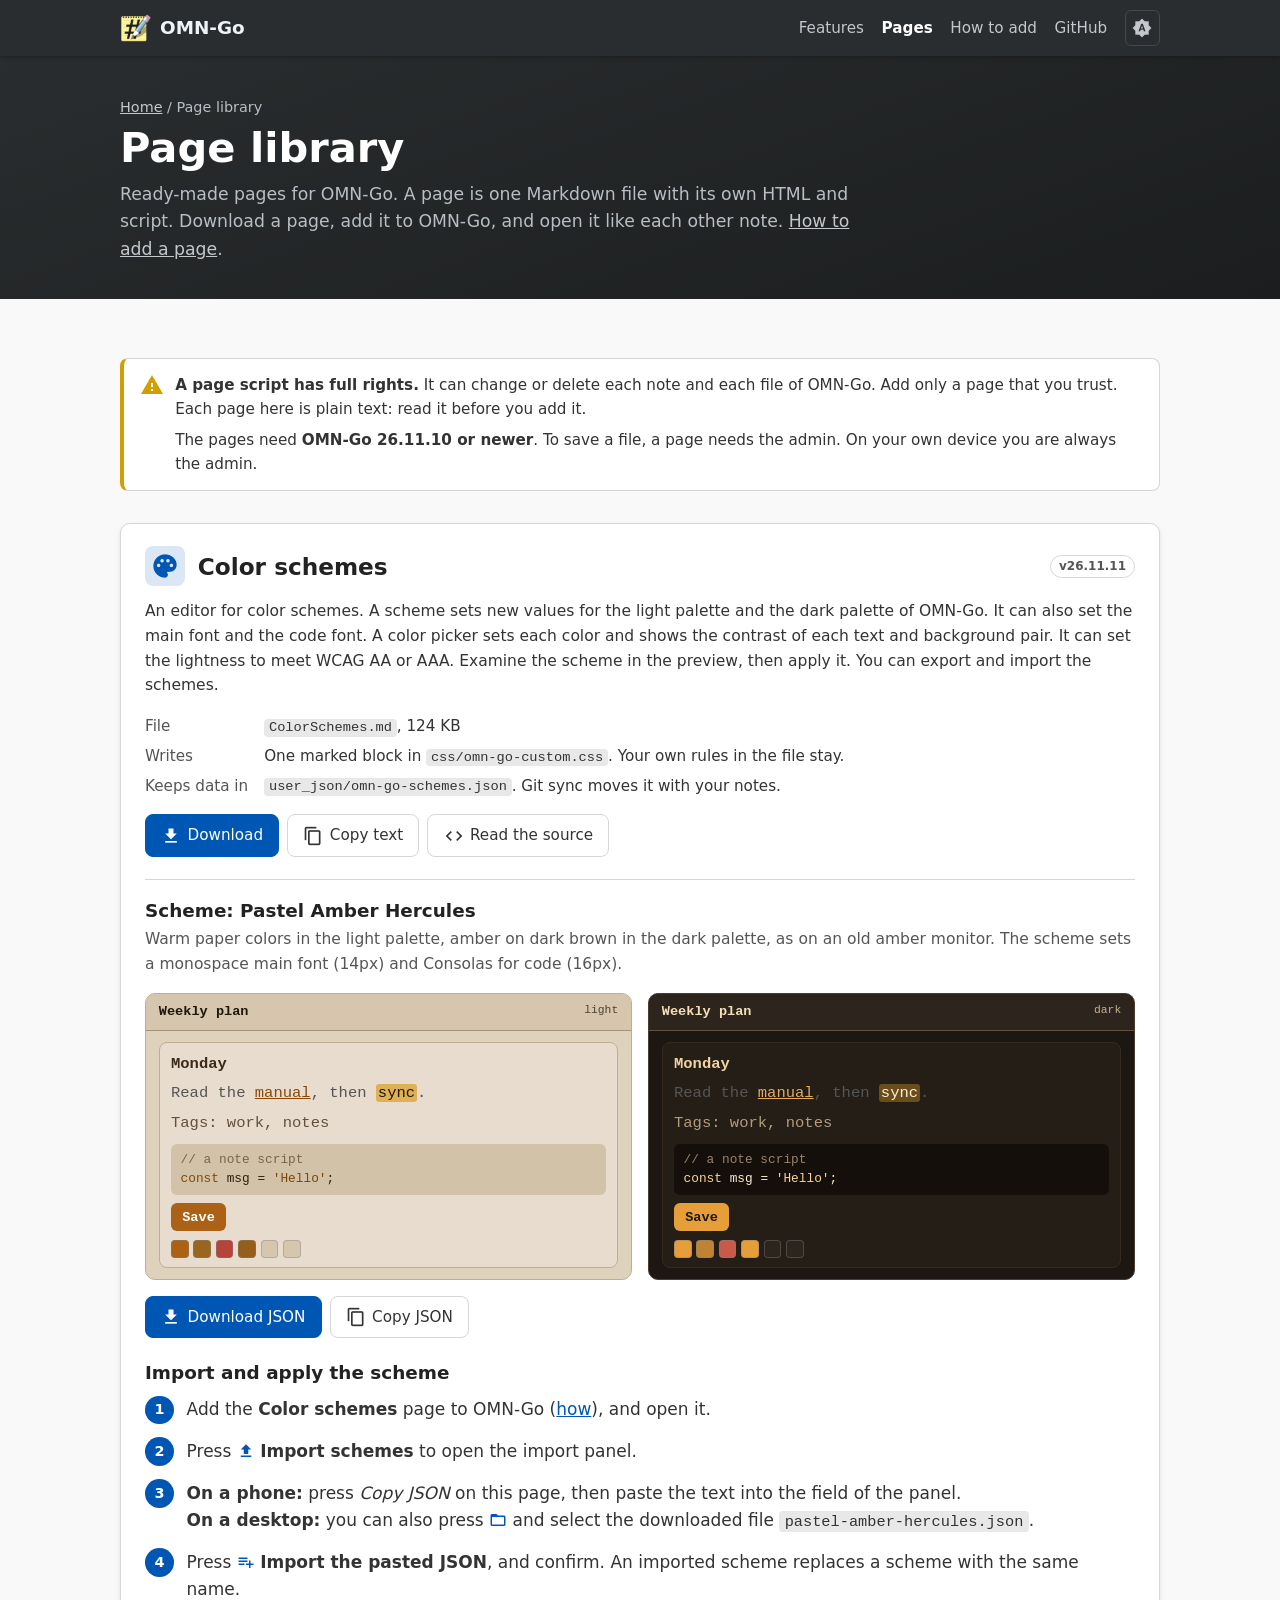
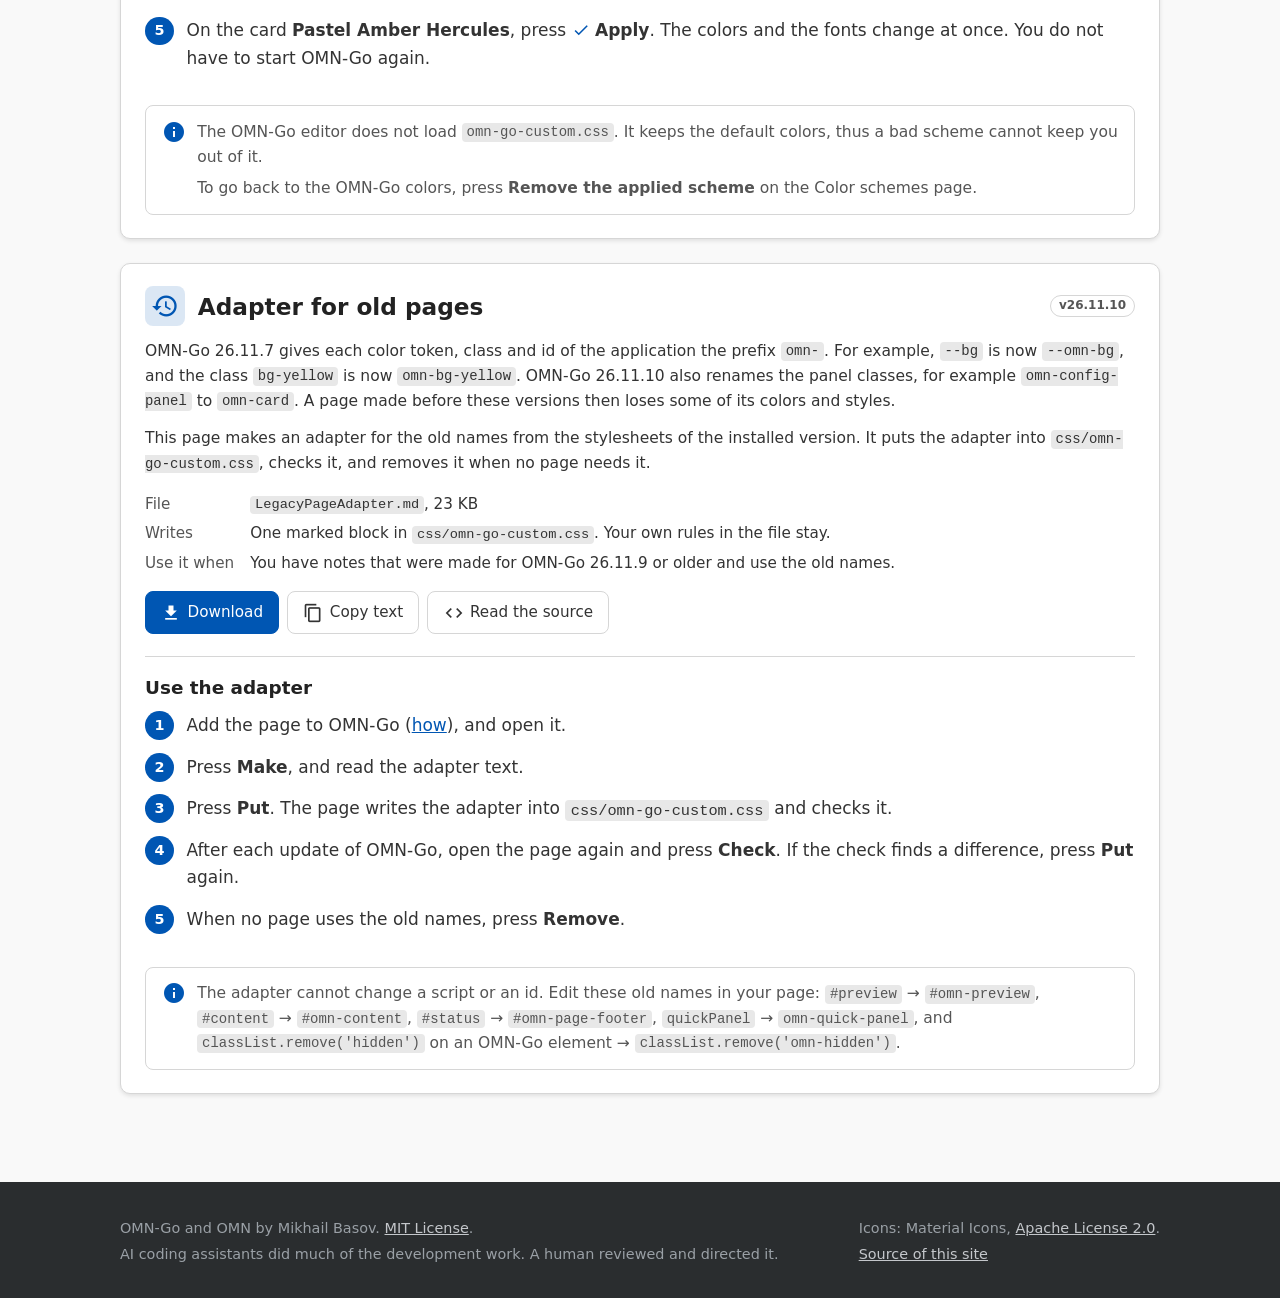
==== docs/pages/index.html @ 54c357af "feat(site): Add the page library and the "How to add a page" guide. * pages/index.html: the page lib" ====
<!DOCTYPE html>
<html lang="en">
<head>
<meta charset="utf-8">
<meta name="viewport" content="width=device-width, initial-scale=1">
<title>Page library — OMN-Go</title>
<meta name="description" content="Ready-made pages for OMN-Go: a color scheme editor and an adapter for pages made for an older OMN-Go. Download a page and add it to your notes.">
<meta name="color-scheme" content="light dark">
<meta name="theme-color" content="#2a2d2f">
<link rel="icon" type="image/png" sizes="32x32" href="../img/favicon-32.png">
<link rel="apple-touch-icon" href="../img/icon-192.png">
<meta property="og:type" content="website">
<meta property="og:title" content="OMN-Go page library">
<meta property="og:description" content="Ready-made pages for OMN-Go. Download a page and add it to your notes.">
<meta property="og:url" content="https://mvbasov.github.io/OMNHome/pages/">
<meta property="og:image" content="https://mvbasov.github.io/OMNHome/img/og-image.png">
<script>
  /* Apply the saved theme before the first paint. */
  try {
    var t = localStorage.getItem('omn-home-theme');
    if (t === 'light' || t === 'dark') document.documentElement.setAttribute('data-theme', t);
  } catch (e) {}
</script>
<link rel="stylesheet" href="../css/omn-home.css">
</head>
<body>

<header class="omn-topbar">
  <div class="omn-wrap">
    <a class="omn-brand" href="../"><img src="../img/icon-192.png" alt="" width="32" height="32">OMN-Go</a>
    <nav class="omn-nav" aria-label="Sections">
      <a class="omn-nav-opt" href="../#features">Features</a>
      <a class="omn-nav-on" href="./">Pages</a>
      <a class="omn-nav-opt" href="install.html">How to add</a>
      <a href="https://github.com/mvbasov/OMN-Go">GitHub</a>
      <button class="omn-theme-btn" id="omn-theme-btn" type="button" title="Theme: system" aria-label="Theme: system"><span class="omn-icon" aria-hidden="true">&#xe1ab;</span></button>
    </nav>
  </div>
</header>

<main>

<section class="omn-pagehead">
  <div class="omn-wrap">
    <div class="omn-crumbs"><a href="../">Home</a> / Page library</div>
    <h1>Page library</h1>
    <p>Ready-made pages for OMN-Go. A page is one Markdown file with its own HTML and script.
      Download a page, add it to OMN-Go, and open it like each other note.
      <a href="install.html" style="color:#c4c7cb">How to add a page</a>.</p>
  </div>
</section>

<section class="omn-section">
  <div class="omn-wrap">

    <div class="omn-callout omn-callout-warn">
      <span class="omn-icon" aria-hidden="true">&#xe002;</span>
      <div>
        <p><strong>A page script has full rights.</strong> It can change or delete each note and each file of OMN-Go.
          Add only a page that you trust. Each page here is plain text: read it before you add it.</p>
        <p>The pages need <strong>OMN-Go 26.11.10 or newer</strong>. To save a file, a page needs the admin.
          On your own device you are always the admin.</p>
      </div>
    </div>

    <!-- ===================== Color schemes ===================== -->
    <article class="omn-card omn-item" id="color-schemes" style="margin-top:2rem">
      <div class="omn-item-head">
        <span class="omn-icon" aria-hidden="true">&#xe40a;</span>
        <h2>Color schemes</h2>
        <span class="omn-tag" title="Page version">v26.11.11</span>
      </div>
      <p>An editor for color schemes. A scheme sets new values for the light palette and the dark palette of OMN-Go.
        It can also set the main font and the code font. A color picker sets each color and shows the contrast of
        each text and background pair. It can set the lightness to meet WCAG AA or AAA.
        Examine the scheme in the preview, then apply it. You can export and import the schemes.</p>
      <dl class="omn-facts">
        <dt>File</dt><dd><code>ColorSchemes.md</code>, 124 KB</dd>
        <dt>Writes</dt><dd>One marked block in <code>css/omn-go-custom.css</code>. Your own rules in the file stay.</dd>
        <dt>Keeps data in</dt><dd><code>user_json/omn-go-schemes.json</code>. Git sync moves it with your notes.</dd>
      </dl>
      <div class="omn-actions">
        <a class="omn-btn omn-btn-primary" href="files/ColorSchemes.md" download="ColorSchemes.md"><span class="omn-icon" aria-hidden="true">&#xf090;</span>Download</a>
        <button class="omn-btn" type="button" data-copy="files/ColorSchemes.md"><span class="omn-icon" aria-hidden="true">&#xe14d;</span>Copy text</button>
        <a class="omn-btn" href="https://github.com/mvbasov/OMNHome/blob/master/docs/pages/files/ColorSchemes.md"><span class="omn-icon" aria-hidden="true">&#xe86f;</span>Read the source</a>
        <span class="omn-copy-state" aria-live="polite"></span>
      </div>

      <div class="omn-sub" id="pastel-amber-hercules">
        <h3>Scheme: Pastel Amber Hercules</h3>
        <p>Warm paper colors in the light palette, amber on dark brown in the dark palette, as on an old amber monitor.
          The scheme sets a monospace main font (14px) and Consolas for code (16px).</p>
        <div class="omn-scheme">
<div class="omn-mini" style="background:#dfd2bc;color:#342617;border-color:#beae94;font-family:ui-monospace, SFMono-Regular, Menlo, Monaco, Consolas, &#x27;Courier New&#x27;, monospace">
  <div class="omn-mini-head" style="background:#d5c6ad;color:#20160b;border-bottom:1px solid #a69377">Weekly plan <small>light</small></div>
  <div class="omn-mini-body">
    <div class="omn-mini-card" style="background:#e7dcce;border-color:#beae94">
      <p style="color:#3b2a18;font-weight:700">Monday</p>
      <p>Read the <span style="color:#8a4808;text-decoration:underline">manual</span>, then <span style="background:#dfb157;color:#20160b;padding:0 2px;border-radius:3px">sync</span>.</p>
      <p style="color:#63503d">Tags: work, notes</p>
      <div class="omn-mini-code" style="background:#d2c2a7;color:#2e1e10;font-family:Consolas, &#x27;Courier New&#x27;, monospace"><span style="color:#786552">// a note script</span>
<span style="color:#804a08">const</span> <span style="color:#2e1e10">msg</span> = <span style="color:#7a4608">'Hello'</span>;</div>
      <span class="omn-mini-btn" style="background:#ab6216;color:#ffffff">Save</span>
      <div class="omn-mini-dots"><span style="background:#ab6216"></span><span style="background:#9a651f"></span><span style="background:#b54439"></span><span style="background:#965e1b"></span><span style="background:#d5c6ad"></span><span style="background:#d5c6ad"></span></div>
    </div>
  </div>
</div>
<div class="omn-mini" style="background:#1c1712;color:#e9ceaa;border-color:#4a3d2f;font-family:ui-monospace, SFMono-Regular, Menlo, Monaco, Consolas, &#x27;Courier New&#x27;, monospace">
  <div class="omn-mini-head" style="background:#2d251d;color:#f5deb8;border-bottom:1px solid #63523f">Weekly plan <small>dark</small></div>
  <div class="omn-mini-body">
    <div class="omn-mini-card" style="background:#241e17;border-color:#362a1e">
      <p style="color:#f2d3a2;font-weight:700">Monday</p>
      <p>Read the <span style="color:#e2aa62;text-decoration:underline">manual</span>, then <span style="background:#6b4d1b;color:#fdf0d5;padding:0 2px;border-radius:3px">sync</span>.</p>
      <p style="color:#b59b7b">Tags: work, notes</p>
      <div class="omn-mini-code" style="background:#140f0b;color:#fcecd2;font-family:Consolas, &#x27;Courier New&#x27;, monospace"><span style="color:#9b8268">// a note script</span>
<span style="color:#ffd58a">const</span> <span style="color:#fcecd2">msg</span> = <span style="color:#ffd58a">'Hello'</span>;</div>
      <span class="omn-mini-btn" style="background:#e59e38;color:#1c1712">Save</span>
      <div class="omn-mini-dots"><span style="background:#e59e38"></span><span style="background:#be8333"></span><span style="background:#c75a4d"></span><span style="background:#e59e38"></span><span style="background:#2d241c"></span><span style="background:#2d251d"></span></div>
    </div>
  </div>
</div>
</div>
        <div class="omn-actions">
          <a class="omn-btn omn-btn-primary" href="files/schemes/pastel-amber-hercules.json" download="pastel-amber-hercules.json"><span class="omn-icon" aria-hidden="true">&#xf090;</span>Download JSON</a>
          <button class="omn-btn" type="button" data-copy="files/schemes/pastel-amber-hercules.json"><span class="omn-icon" aria-hidden="true">&#xe14d;</span>Copy JSON</button>
          <span class="omn-copy-state" aria-live="polite"></span>
        </div>
        <h3 style="margin-top:1.4rem">Import and apply the scheme</h3>
        <ol class="omn-steps">
          <li>Add the <strong>Color schemes</strong> page to OMN-Go (<a href="install.html">how</a>), and open it.</li>
          <li>Press <span class="omn-icon" aria-hidden="true">&#xe2c6;</span> <strong>Import schemes</strong> to open the import panel.</li>
          <li><strong>On a phone:</strong> press <em>Copy JSON</em> on this page, then paste the text into the field of the panel.<br>
            <strong>On a desktop:</strong> you can also press <span class="omn-icon" aria-hidden="true">&#xe2c8;</span> and select the downloaded file <code>pastel-amber-hercules.json</code>.</li>
          <li>Press <span class="omn-icon" aria-hidden="true">&#xe03b;</span> <strong>Import the pasted JSON</strong>, and confirm.
            An imported scheme replaces a scheme with the same name.</li>
          <li>On the card <strong>Pastel Amber Hercules</strong>, press <span class="omn-icon" aria-hidden="true">&#xe5ca;</span> <strong>Apply</strong>.
            The colors and the fonts change at once. You do not have to start OMN-Go again.</li>
        </ol>
        <div class="omn-callout">
          <span class="omn-icon" aria-hidden="true">&#xe88e;</span>
          <div>
            <p>The OMN-Go editor does not load <code>omn-go-custom.css</code>. It keeps the default colors, thus a bad scheme cannot keep you out of it.</p>
            <p>To go back to the OMN-Go colors, press <strong>Remove the applied scheme</strong> on the Color schemes page.</p>
          </div>
        </div>
      </div>
    </article>

    <!-- ===================== Adapter for old pages ===================== -->
    <article class="omn-card omn-item" id="legacy-adapter">
      <div class="omn-item-head">
        <span class="omn-icon" aria-hidden="true">&#xe889;</span>
        <h2>Adapter for old pages</h2>
        <span class="omn-tag" title="Page version">v26.11.10</span>
      </div>
      <p>OMN-Go 26.11.7 gives each color token, class and id of the application the prefix <code>omn-</code>.
        For example, <code>--bg</code> is now <code>--omn-bg</code>, and the class <code>bg-yellow</code> is now
        <code>omn-bg-yellow</code>. OMN-Go 26.11.10 also renames the panel classes, for example
        <code>omn-config-panel</code> to <code>omn-card</code>. A page made before these versions then loses some of its colors and styles.</p>
      <p>This page makes an adapter for the old names from the stylesheets of the installed version.
        It puts the adapter into <code>css/omn-go-custom.css</code>, checks it, and removes it when no page needs it.</p>
      <dl class="omn-facts">
        <dt>File</dt><dd><code>LegacyPageAdapter.md</code>, 23 KB</dd>
        <dt>Writes</dt><dd>One marked block in <code>css/omn-go-custom.css</code>. Your own rules in the file stay.</dd>
        <dt>Use it when</dt><dd>You have notes that were made for OMN-Go 26.11.9 or older and use the old names.</dd>
      </dl>
      <div class="omn-actions">
        <a class="omn-btn omn-btn-primary" href="files/LegacyPageAdapter.md" download="LegacyPageAdapter.md"><span class="omn-icon" aria-hidden="true">&#xf090;</span>Download</a>
        <button class="omn-btn" type="button" data-copy="files/LegacyPageAdapter.md"><span class="omn-icon" aria-hidden="true">&#xe14d;</span>Copy text</button>
        <a class="omn-btn" href="https://github.com/mvbasov/OMNHome/blob/master/docs/pages/files/LegacyPageAdapter.md"><span class="omn-icon" aria-hidden="true">&#xe86f;</span>Read the source</a>
        <span class="omn-copy-state" aria-live="polite"></span>
      </div>
      <div class="omn-sub">
        <h3>Use the adapter</h3>
        <ol class="omn-steps">
          <li>Add the page to OMN-Go (<a href="install.html">how</a>), and open it.</li>
          <li>Press <strong>Make</strong>, and read the adapter text.</li>
          <li>Press <strong>Put</strong>. The page writes the adapter into <code>css/omn-go-custom.css</code> and checks it.</li>
          <li>After each update of OMN-Go, open the page again and press <strong>Check</strong>. If the check finds a difference, press <strong>Put</strong> again.</li>
          <li>When no page uses the old names, press <strong>Remove</strong>.</li>
        </ol>
        <div class="omn-callout">
          <span class="omn-icon" aria-hidden="true">&#xe88e;</span>
          <div>
            <p>The adapter cannot change a script or an id. Edit these old names in your page:
              <code>#preview</code> → <code>#omn-preview</code>, <code>#content</code> → <code>#omn-content</code>,
              <code>#status</code> → <code>#omn-page-footer</code>, <code>quickPanel</code> → <code>omn-quick-panel</code>,
              and <code>classList.remove('hidden')</code> on an OMN-Go element → <code>classList.remove('omn-hidden')</code>.</p>
          </div>
        </div>
      </div>
    </article>

  </div>
</section>

</main>

<footer class="omn-footer">
  <div class="omn-wrap">
    <div>
      <p>OMN-Go and OMN by Mikhail Basov. <a href="https://github.com/mvbasov/OMN-Go/blob/master/LICENSE">MIT License</a>.</p>
      <p>AI coding assistants did much of the development work. A human reviewed and directed it.</p>
    </div>
    <div>
      <p>Icons: Material Icons, <a href="https://www.apache.org/licenses/LICENSE-2.0">Apache License 2.0</a>.</p>
      <p><a href="https://github.com/mvbasov/OMNHome">Source of this site</a></p>
    </div>
  </div>
</footer>

<script src="../js/omn-home.js"></script>
</body>
</html>
---- docs/css/omn-home.css ----
/* OMNHome site styles. Used by each page of the site. */

/* Material Icons, subset to the glyphs this page uses (Apache License 2.0). */
@font-face {
  font-family: 'Material Icons';
  font-style: normal;
  font-weight: 400;
  font-display: block;
  src: url('../fonts/material-icons-subset.woff2') format('woff2');
}

/* Palette: the same values as the OMN-Go light and dark themes. */
:root {
  --omn-bg: #f9f9f9;
  --omn-bg-surface: #ffffff;
  --omn-bg-band: #e8e8e8;
  --omn-text: #333333;
  --omn-text-heading: #222222;
  --omn-text-muted: #555555;
  --omn-border: #d6d6d6;
  --omn-accent: #0056b3;
  --omn-accent-hover: #004494;
  --omn-notes-bg: #0056b3;
  --omn-bookmarks-bg: #138496;
  --omn-btn-text: #ffffff;
  --omn-success: #1e7e34;
  --omn-shadow: rgba(0, 0, 0, 0.1);
  --omn-hero-bg: linear-gradient(160deg, #2a2d2f 0%, #1b1d1e 100%);
  --omn-hero-text: #eef3f8;
  --omn-hero-muted: #b8bec4;
  --omn-green: #7ccf3a;
}
:root[data-theme="dark"] {
  --omn-bg: #1b1d1e;
  --omn-bg-surface: #25282a;
  --omn-bg-band: #2a2d2f;
  --omn-text: #d4d4d4;
  --omn-text-heading: #e8eaed;
  --omn-text-muted: #9aa0a6;
  --omn-border: #45494d;
  --omn-accent: #4d9fff;
  --omn-accent-hover: #6cb0ff;
  --omn-notes-bg: #1c5ea8;
  --omn-bookmarks-bg: #14707e;
  --omn-btn-text: #eef3f8;
  --omn-success: #3fb950;
  --omn-shadow: rgba(0, 0, 0, 0.4);
  --omn-hero-bg: linear-gradient(160deg, #25282a 0%, #121314 100%);
}
@media (prefers-color-scheme: dark) {
  :root:not([data-theme="light"]) {
    --omn-bg: #1b1d1e;
    --omn-bg-surface: #25282a;
    --omn-bg-band: #2a2d2f;
    --omn-text: #d4d4d4;
    --omn-text-heading: #e8eaed;
    --omn-text-muted: #9aa0a6;
    --omn-border: #45494d;
    --omn-accent: #4d9fff;
    --omn-accent-hover: #6cb0ff;
    --omn-notes-bg: #1c5ea8;
    --omn-bookmarks-bg: #14707e;
    --omn-btn-text: #eef3f8;
    --omn-success: #3fb950;
    --omn-shadow: rgba(0, 0, 0, 0.4);
    --omn-hero-bg: linear-gradient(160deg, #25282a 0%, #121314 100%);
  }
}

*, *::before, *::after { box-sizing: border-box; }
html { scroll-behavior: smooth; scroll-padding-top: 4rem; }
body {
  margin: 0;
  font-family: system-ui, -apple-system, "Segoe UI", Roboto, "Noto Sans", Ubuntu, sans-serif;
  font-size: 1.0625rem;
  line-height: 1.6;
  background: var(--omn-bg);
  color: var(--omn-text);
}
a { color: var(--omn-accent); }
a:hover { color: var(--omn-accent-hover); }
h1, h2, h3 { color: var(--omn-text-heading); line-height: 1.25; }
h2 { font-size: 1.75rem; margin: 0 0 0.4rem; }
h3 { font-size: 1.1rem; margin: 0 0 0.3rem; }
code {
  font-family: ui-monospace, "SFMono-Regular", Menlo, Consolas, monospace;
  font-size: 0.9em;
  background: var(--omn-bg-band);
  padding: 0.1em 0.35em;
  border-radius: 4px;
}
.omn-icon {
  font-family: 'Material Icons';
  font-weight: normal;
  font-style: normal;
  font-size: 24px;
  line-height: 1;
  display: inline-block;
  vertical-align: middle;
  -webkit-font-smoothing: antialiased;
  font-feature-settings: 'liga';
}
.omn-wrap { max-width: 1080px; margin: 0 auto; padding: 0 1.25rem; }
.omn-section { padding: 4rem 0; }
.omn-section-alt { background: var(--omn-bg-band); }
.omn-lead { color: var(--omn-text-muted); margin: 0 0 2rem; max-width: 46rem; }

/* Top bar */
.omn-topbar {
  position: sticky; top: 0; z-index: 10;
  background: #2a2d2f;
  color: #eef3f8;
  box-shadow: 0 1px 4px rgba(0, 0, 0, 0.3);
}
.omn-topbar .omn-wrap { display: flex; align-items: center; gap: 1rem; height: 3.5rem; }
.omn-brand { display: flex; align-items: center; gap: 0.5rem; color: inherit; text-decoration: none; font-weight: 700; font-size: 1.15rem; }
.omn-brand img { width: 32px; height: 32px; }
.omn-nav { display: flex; gap: 1.1rem; margin-left: auto; align-items: center; }
.omn-nav a { color: #c4c7cb; text-decoration: none; font-size: 0.95rem; }
.omn-nav a:hover { color: #ffffff; }
.omn-theme-btn {
  background: transparent; color: #c4c7cb;
  border: 1px solid #45494d; border-radius: 6px;
  width: 2.2rem; height: 2.2rem; cursor: pointer; padding: 0;
  display: inline-flex; align-items: center; justify-content: center;
}
.omn-theme-btn .omn-icon { font-size: 20px; }
.omn-theme-btn:hover { color: #ffffff; border-color: #6c7075; }
@media (max-width: 720px) { .omn-nav a.omn-nav-opt { display: none; } }

/* Hero */
.omn-hero { background: var(--omn-hero-bg); color: var(--omn-hero-text); padding: 4.5rem 0 4rem; }
.omn-hero .omn-wrap { display: grid; grid-template-columns: 1.25fr 1fr; gap: 3rem; align-items: center; }
.omn-hero-logo { width: 96px; height: 96px; filter: drop-shadow(0 4px 10px rgba(0, 0, 0, 0.45)); }
.omn-hero h1 { color: #ffffff; font-size: clamp(2.4rem, 6vw, 3.6rem); margin: 0.75rem 0 0; letter-spacing: -0.01em; }
.omn-hero-sub { color: var(--omn-green); font-weight: 700; font-size: 1.25rem; margin: 0.2rem 0 1.2rem; }
.omn-hero p.omn-hero-text { color: var(--omn-hero-muted); font-size: 1.15rem; margin: 0 0 2rem; max-width: 34rem; }
.omn-hero-shot { justify-self: center; }
.omn-hero-shot .omn-phone { width: 270px; max-width: 100%; }
@media (max-width: 820px) {
  .omn-hero .omn-wrap { grid-template-columns: 1fr; }
  .omn-hero-shot { display: none; }
}

/* Download buttons: the same look as the start buttons of the OMN-Go Welcome page */
.omn-get { display: flex; flex-wrap: wrap; gap: 1rem; }
.omn-get-btn {
  display: flex; align-items: center; gap: 0.9rem;
  padding: 0.85rem 1.3rem 0.85rem 1rem;
  border-radius: 10px;
  color: var(--omn-btn-text);
  text-decoration: none;
  box-shadow: 0 2px 6px rgba(0, 0, 0, 0.35);
  flex: 1 1 15rem; max-width: 20rem;
  transition: transform 0.12s ease, filter 0.12s ease;
}
.omn-get-btn:hover { color: var(--omn-btn-text); transform: translateY(-2px); filter: brightness(1.1); }
.omn-get-btn .omn-icon { font-size: 30px; }
.omn-get-label { display: block; font-weight: 700; font-size: 1.1rem; line-height: 1.2; }
.omn-get-hint { display: block; font-size: 0.85rem; opacity: 0.85; }
.omn-get-fdroid { background: var(--omn-notes-bg); }
.omn-get-github { background: var(--omn-bookmarks-bg); }
.omn-noplay { margin: 1.25rem 0 0; font-size: 0.9rem; color: var(--omn-hero-muted); max-width: 34rem; }

/* Phone frames */
.omn-phone {
  display: block;
  border-radius: 22px;
  border: 6px solid #0e0f10;
  background: #0e0f10;
  box-shadow: 0 12px 30px rgba(0, 0, 0, 0.45);
  overflow: hidden;
}
.omn-phone img { display: block; width: 100%; height: auto; }

/* Screenshots strip */
.omn-shots {
  display: flex; gap: 1.5rem;
  overflow-x: auto; scroll-snap-type: x mandatory;
  padding: 0.5rem 0.25rem 1.5rem;
}
.omn-shots figure { margin: 0; flex: 0 0 210px; scroll-snap-align: start; }
.omn-shots figcaption { text-align: center; font-size: 0.9rem; color: var(--omn-text-muted); margin-top: 0.6rem; }

/* Feature cards */
.omn-grid { display: grid; grid-template-columns: repeat(auto-fill, minmax(240px, 1fr)); gap: 1.1rem; }
.omn-card {
  background: var(--omn-bg-surface);
  border: 1px solid var(--omn-border);
  border-radius: 10px;
  padding: 1.2rem 1.25rem;
  box-shadow: 0 2px 4px var(--omn-shadow);
}
.omn-card p { margin: 0; color: var(--omn-text-muted); font-size: 0.97rem; }
.omn-card > .omn-icon {
  color: var(--omn-accent);
  background: color-mix(in srgb, var(--omn-accent) 14%, transparent);
  border-radius: 8px; padding: 6px; margin-bottom: 0.6rem;
}

/* Platforms */
.omn-platforms { display: grid; grid-template-columns: 1fr 1fr; gap: 1.25rem; }
@media (max-width: 720px) { .omn-platforms { grid-template-columns: 1fr; } }
.omn-platforms .omn-card h3 { display: flex; align-items: center; gap: 0.5rem; font-size: 1.25rem; }
.omn-platforms .omn-card h3 .omn-icon { margin: 0; padding: 4px; }
.omn-platforms ul { margin: 0.6rem 0 0; padding-left: 1.2rem; color: var(--omn-text-muted); }
.omn-platforms li { margin: 0.25rem 0; }
.omn-tag {
  display: inline-block; font-size: 0.75rem; font-weight: 700;
  padding: 0.05rem 0.5rem; border-radius: 1rem;
  border: 1px solid var(--omn-border); color: var(--omn-text-muted);
  vertical-align: middle;
}

/* Privacy band */
.omn-pledge { display: grid; grid-template-columns: repeat(auto-fit, minmax(200px, 1fr)); gap: 1rem; margin-top: 1.5rem; }
.omn-pledge div { display: flex; gap: 0.6rem; align-items: flex-start; }
.omn-pledge .omn-icon { color: var(--omn-success); }
.omn-pledge strong { color: var(--omn-text-heading); display: block; }
.omn-pledge span.omn-pledge-text { color: var(--omn-text-muted); font-size: 0.95rem; }
.omn-disclaimer {
  margin-top: 2rem; padding: 1rem 1.25rem;
  border-left: 4px solid #d39e00;
  background: var(--omn-bg-surface);
  border-radius: 0 8px 8px 0;
  font-size: 0.95rem; color: var(--omn-text-muted);
}
.omn-disclaimer strong { color: var(--omn-text-heading); }

/* OMN classic */
.omn-classic { display: grid; grid-template-columns: auto 1fr; gap: 1.5rem; align-items: start; }
.omn-classic img { width: 72px; height: 72px; filter: grayscale(0.6); opacity: 0.85; }
.omn-classic p { margin: 0 0 0.8rem; }
.omn-links { display: flex; flex-wrap: wrap; gap: 0.6rem; margin-top: 0.4rem; }
.omn-link-btn {
  display: inline-flex; align-items: center; gap: 0.35rem;
  padding: 0.4rem 0.85rem;
  border: 1px solid var(--omn-border); border-radius: 8px;
  background: var(--omn-bg-surface);
  text-decoration: none; font-size: 0.95rem;
}
.omn-link-btn .omn-icon { font-size: 18px; }
.omn-link-btn:hover { border-color: var(--omn-accent); }

/* Footer */
.omn-footer { background: #2a2d2f; color: #9aa0a6; padding: 2rem 0; font-size: 0.9rem; }
.omn-footer a { color: #c4c7cb; }
.omn-footer .omn-wrap { display: flex; flex-wrap: wrap; gap: 0.5rem 2rem; justify-content: space-between; }
.omn-footer p { margin: 0.2rem 0; }

/* ---- Inner pages: Page library and How to add a page ---- */
.omn-pagehead { background: var(--omn-hero-bg); color: var(--omn-hero-text); padding: 2.5rem 0 2.2rem; }
.omn-pagehead h1 { color: #ffffff; margin: 0.2rem 0 0.4rem; font-size: clamp(1.9rem, 5vw, 2.6rem); }
.omn-pagehead p { color: var(--omn-hero-muted); margin: 0; max-width: 46rem; font-size: 1.08rem; }
.omn-crumbs { font-size: 0.9rem; color: var(--omn-hero-muted); }
.omn-crumbs a { color: #c4c7cb; }
.omn-nav a.omn-nav-on { color: #ffffff; font-weight: 600; }

/* Buttons */
.omn-btn {
  display: inline-flex; align-items: center; gap: 0.4rem;
  padding: 0.5rem 0.95rem; min-height: 2.5rem;
  border: 1px solid var(--omn-border); border-radius: 8px;
  background: var(--omn-bg-surface); color: var(--omn-text);
  font: inherit; font-size: 0.95rem; text-decoration: none; cursor: pointer;
}
.omn-btn:hover { border-color: var(--omn-accent); color: var(--omn-text); }
.omn-btn .omn-icon { font-size: 20px; }
.omn-btn-primary { background: var(--omn-notes-bg); border-color: var(--omn-notes-bg); color: var(--omn-btn-text); }
.omn-btn-primary:hover { color: var(--omn-btn-text); filter: brightness(1.1); border-color: var(--omn-notes-bg); }
.omn-actions { display: flex; flex-wrap: wrap; gap: 0.5rem; align-items: center; margin-top: 1rem; }
.omn-copy-state { font-size: 0.9rem; color: var(--omn-success); min-height: 1.2em; }

/* A page of the library */
.omn-item { padding: 1.4rem 1.5rem; margin-bottom: 1.5rem; }
.omn-item-head { display: flex; align-items: center; gap: 0.8rem; flex-wrap: wrap; }
.omn-item-head h2 { margin: 0; font-size: 1.45rem; }
.omn-item-head .omn-icon { margin: 0; font-size: 28px; }
.omn-item-head .omn-tag { margin-left: auto; }
.omn-item > p { color: var(--omn-text); margin: 0.8rem 0 0; }
.omn-facts { display: grid; grid-template-columns: max-content 1fr; gap: 0.3rem 1rem; margin: 1rem 0 0; font-size: 0.95rem; }
.omn-facts dt { color: var(--omn-text-muted); }
.omn-facts dd { margin: 0; }
.omn-sub { margin-top: 1.4rem; padding-top: 1.2rem; border-top: 1px solid var(--omn-border); }
.omn-sub h3 { font-size: 1.15rem; }
.omn-sub > p { color: var(--omn-text-muted); margin: 0.2rem 0 0; }

/* Scheme preview: one mini page for each palette */
.omn-scheme { display: grid; grid-template-columns: 1fr 1fr; gap: 1rem; margin-top: 1rem; }
@media (max-width: 640px) { .omn-scheme { grid-template-columns: 1fr; } }
.omn-mini { border-radius: 10px; overflow: hidden; border: 1px solid var(--omn-border); font-size: 0.85rem; }
.omn-mini-head { padding: 0.45rem 0.8rem; font-weight: 700; display: flex; justify-content: space-between; }
.omn-mini-head small { font-weight: 400; opacity: 0.75; }
.omn-mini-body { padding: 0.7rem 0.8rem; }
.omn-mini-card { border-radius: 8px; padding: 0.55rem 0.7rem; border: 1px solid; }
.omn-mini-card p { margin: 0 0 0.3rem; }
.omn-mini-code { margin: 0.5rem 0 0; padding: 0.45rem 0.6rem; border-radius: 6px; font: 0.8rem/1.45 ui-monospace, Menlo, Consolas, monospace; white-space: pre; overflow-x: auto; }
.omn-mini-btn { display: inline-block; margin-top: 0.5rem; padding: 0.2rem 0.7rem; border-radius: 6px; font-weight: 600; }
.omn-mini-dots { display: flex; gap: 0.3rem; margin-top: 0.55rem; }
.omn-mini-dots span { width: 1.1rem; height: 1.1rem; border-radius: 4px; border: 1px solid rgba(127, 127, 127, 0.4); }

/* Numbered steps */
.omn-steps { counter-reset: omn-step; list-style: none; padding: 0; margin: 0.8rem 0 0; }
.omn-steps > li { counter-increment: omn-step; position: relative; padding: 0 0 0.9rem 2.6rem; }
.omn-steps > li::before {
  content: counter(omn-step);
  position: absolute; left: 0; top: -0.05rem;
  width: 1.8rem; height: 1.8rem; border-radius: 50%;
  display: flex; align-items: center; justify-content: center;
  background: var(--omn-notes-bg); color: var(--omn-btn-text);
  font-weight: 700; font-size: 0.9rem;
}
.omn-steps .omn-icon { font-size: 18px; vertical-align: -3px; color: var(--omn-accent); }
.omn-ways { display: grid; gap: 1.25rem; }
.omn-way h3 { display: flex; align-items: center; gap: 0.5rem; font-size: 1.2rem; margin-bottom: 0.2rem; }
.omn-way h3 .omn-icon { margin: 0; padding: 4px; }
.omn-way > p { color: var(--omn-text-muted); margin: 0 0 0.4rem; }
.omn-best { font-size: 0.75rem; font-weight: 700; padding: 0.05rem 0.5rem; border-radius: 1rem; background: var(--omn-success); color: #ffffff; }

/* Notes in the text */
.omn-callout {
  display: flex; gap: 0.7rem; align-items: flex-start;
  margin: 1.2rem 0 0; padding: 0.85rem 1rem;
  border-radius: 8px; border: 1px solid var(--omn-border);
  background: var(--omn-bg-surface); font-size: 0.95rem;
}
.omn-callout .omn-icon { color: var(--omn-accent); }
.omn-callout-warn { border-left: 4px solid #d39e00; }
.omn-callout-warn .omn-icon { color: #d39e00; }
.omn-callout p { margin: 0 0 0.4rem; }
.omn-callout p:last-child { margin: 0; }

/* Teaser on the home page */
.omn-teaser { display: grid; grid-template-columns: repeat(auto-fit, minmax(260px, 1fr)); gap: 1.1rem; }
.omn-teaser a.omn-card { text-decoration: none; color: inherit; display: block; transition: transform 0.12s ease; }
.omn-teaser a.omn-card:hover { transform: translateY(-2px); border-color: var(--omn-accent); }
.omn-teaser h3 { color: var(--omn-text-heading); }

.omn-pagehead + .omn-section { padding-top: 2.5rem; }
.omn-item-head .omn-icon, .omn-way h3 .omn-icon, .omn-platforms h3 .omn-icon {
  color: var(--omn-accent);
  background: color-mix(in srgb, var(--omn-accent) 14%, transparent);
  border-radius: 8px;
}
.omn-item-head .omn-icon { padding: 6px; }
@media (max-width: 560px) {
  .omn-item { padding: 1.1rem 1rem; }
  .omn-facts { grid-template-columns: 1fr; gap: 0 0; }
  .omn-facts dd { margin-bottom: 0.5rem; }
}
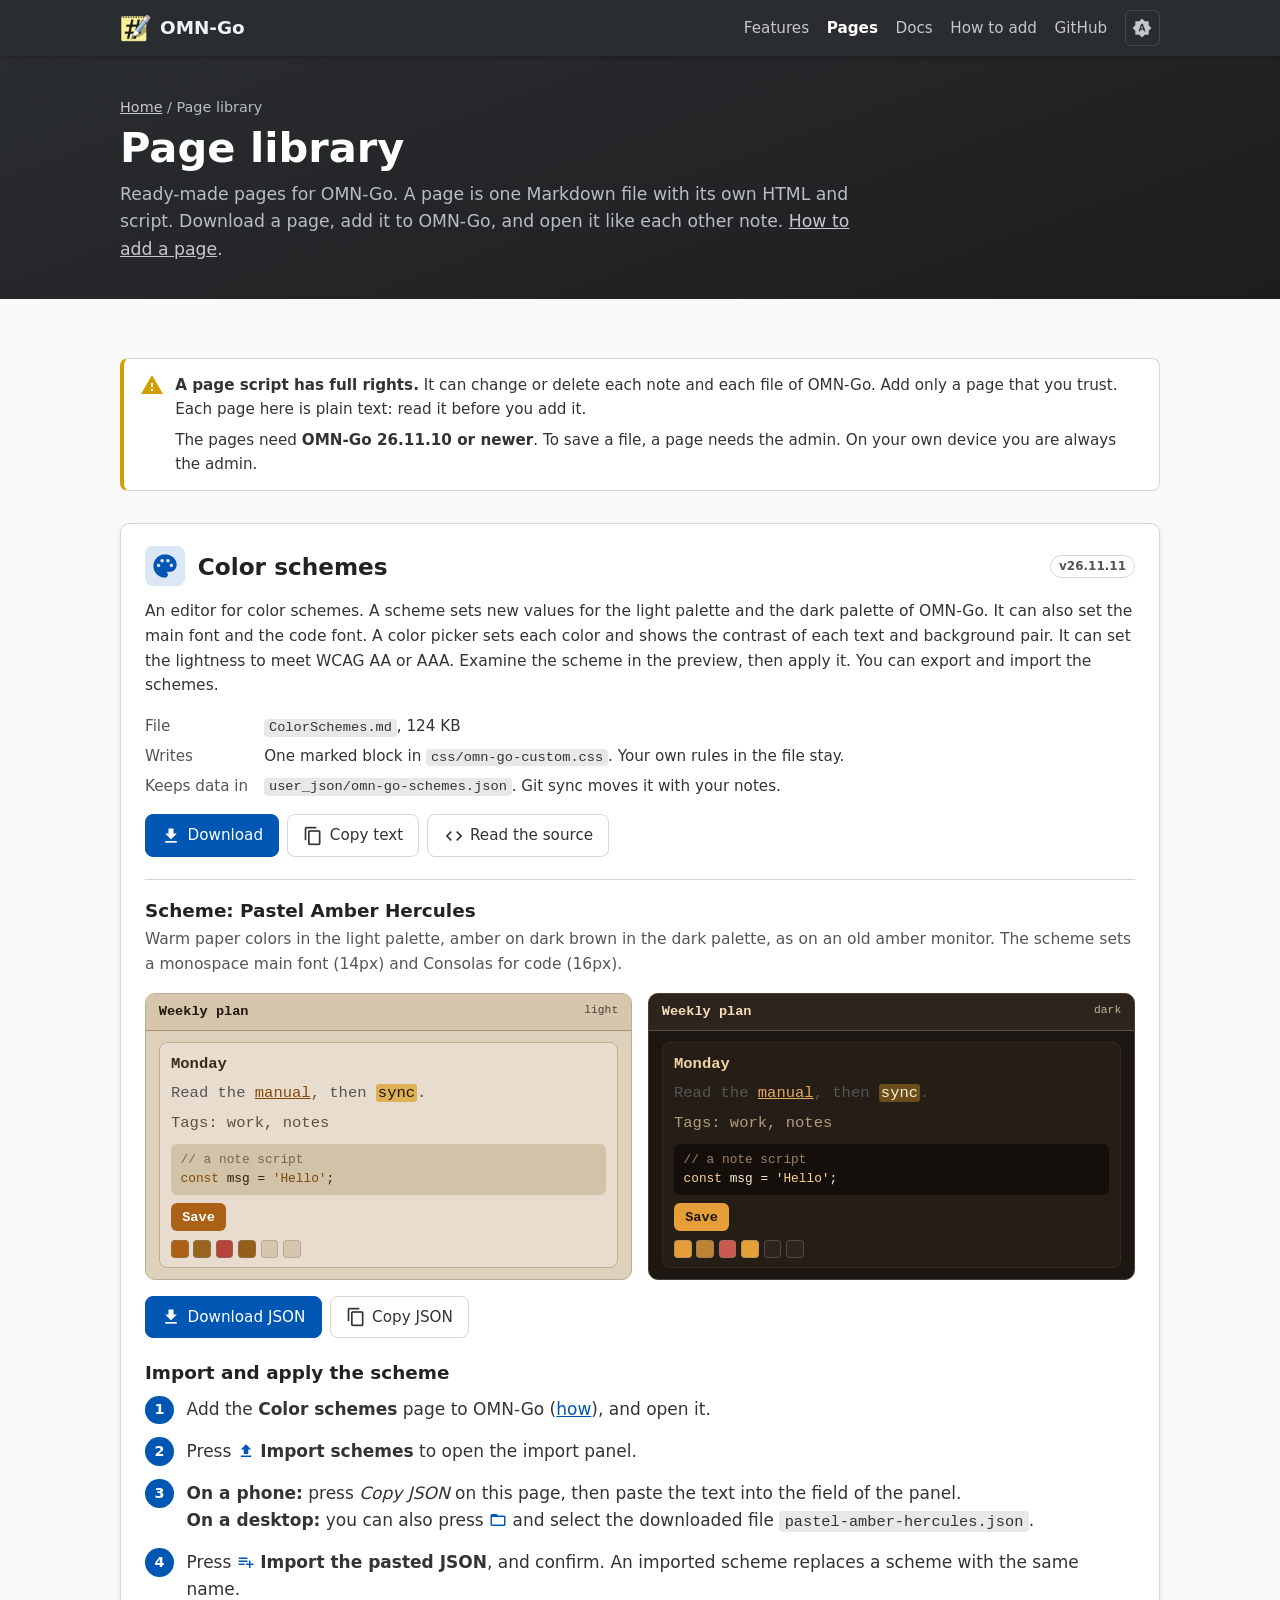
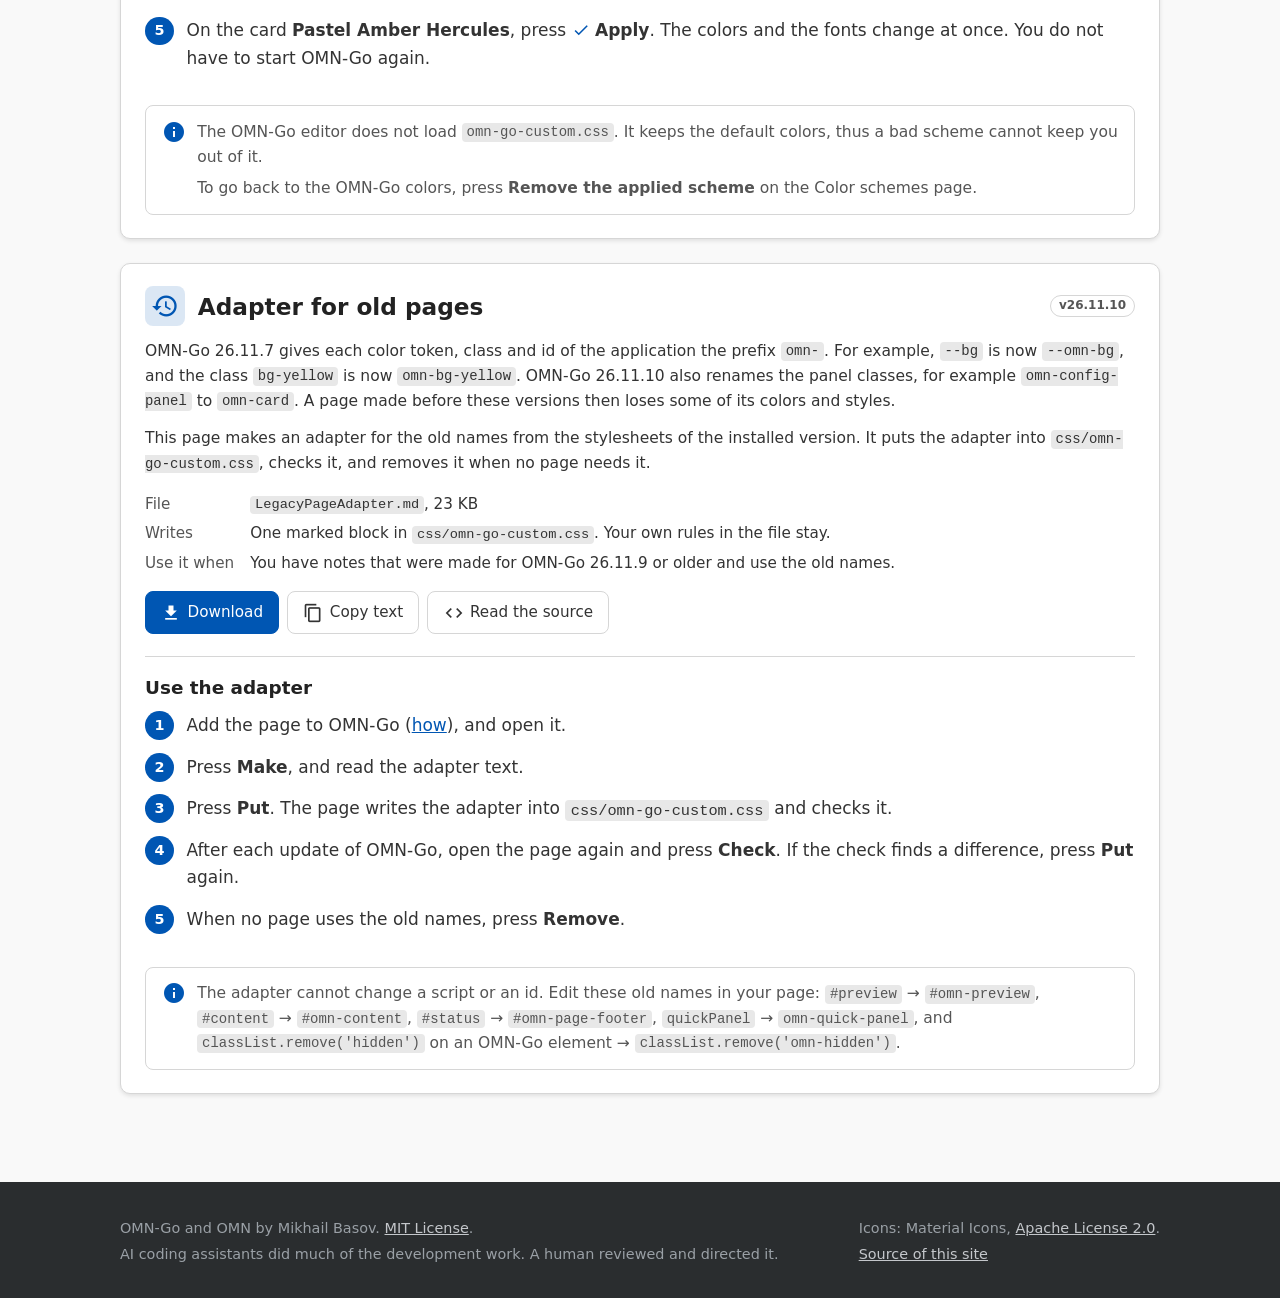
==== commit 13f32384: "feat(site): Add the documentation section. * doc/index.html: one card for each document of OMN-Go: C" ====
--- a/docs/pages/index.html
+++ b/docs/pages/index.html
@@ -31,6 +31,7 @@
     <nav class="omn-nav" aria-label="Sections">
       <a class="omn-nav-opt" href="../#features">Features</a>
       <a class="omn-nav-on" href="./">Pages</a>
+      <a href="../doc/">Docs</a>
       <a class="omn-nav-opt" href="install.html">How to add</a>
       <a href="https://github.com/mvbasov/OMN-Go">GitHub</a>
       <button class="omn-theme-btn" id="omn-theme-btn" type="button" title="Theme: system" aria-label="Theme: system"><span class="omn-icon" aria-hidden="true">&#xe1ab;</span></button>
--- a/docs/css/omn-home.css
+++ b/docs/css/omn-home.css
@@ -348,3 +348,62 @@
   .omn-facts { grid-template-columns: 1fr; gap: 0 0; }
   .omn-facts dd { margin-bottom: 0.5rem; }
 }
+
+/* ---- Documentation ---- */
+.omn-doc-list { display: grid; grid-template-columns: repeat(auto-fill, minmax(300px, 1fr)); gap: 1.1rem; }
+.omn-doc-card { display: flex; flex-direction: column; }
+.omn-doc-card > .omn-icon { align-self: flex-start; }
+.omn-doc-card h3 { font-size: 1.15rem; }
+.omn-doc-card h3 a { color: var(--omn-text-heading); text-decoration: none; }
+.omn-doc-card h3 a:hover { color: var(--omn-accent); }
+.omn-doc-card .omn-doc-file { margin: 0 0 0.5rem; font-size: 0.85rem; }
+.omn-doc-card .omn-doc-summary { flex: 1; color: var(--omn-text); }
+.omn-doc-card .omn-actions { margin-top: 1rem; }
+
+.omn-pagehead p.omn-doc-head-source { margin-top: 0.8rem; font-size: 0.9rem; color: var(--omn-hero-muted); }
+.omn-doc-head-source a { color: #c4c7cb; }
+
+.omn-doc-layout { display: grid; grid-template-columns: 250px minmax(0, 1fr); gap: 2.5rem; align-items: start; }
+@media (max-width: 960px) { .omn-doc-layout { grid-template-columns: minmax(0, 1fr); gap: 1rem; } }
+.omn-doc-toc { position: sticky; top: 4.5rem; max-height: calc(100vh - 5.5rem); overflow-y: auto; font-size: 0.9rem; }
+@media (max-width: 960px) { .omn-doc-toc { position: static; max-height: none; } }
+.omn-doc-toc details { background: var(--omn-bg-surface); border: 1px solid var(--omn-border); border-radius: 10px; padding: 0.6rem 0.8rem; }
+.omn-doc-toc summary { cursor: pointer; font-weight: 700; color: var(--omn-text-heading); }
+.omn-doc-toc ol { list-style: none; margin: 0.5rem 0 0; padding: 0; }
+.omn-doc-toc li { margin: 0.15rem 0; line-height: 1.35; }
+.omn-doc-toc li.omn-toc-l3 { padding-left: 0.9rem; font-size: 0.85rem; }
+.omn-doc-toc a { color: var(--omn-text-muted); text-decoration: none; display: block; padding: 0.1rem 0; }
+.omn-doc-toc a:hover { color: var(--omn-accent); }
+
+.omn-doc { min-width: 0; font-size: 1rem; }
+.omn-doc > :first-child { margin-top: 0; }
+.omn-doc h2 { font-size: 1.55rem; margin: 2.4rem 0 0.8rem; padding-bottom: 0.3rem; border-bottom: 1px solid var(--omn-border); }
+.omn-doc h3 { font-size: 1.2rem; margin: 1.8rem 0 0.6rem; }
+.omn-doc h4 { font-size: 1.05rem; margin: 1.4rem 0 0.5rem; color: var(--omn-text-heading); }
+.omn-doc h5, .omn-doc h6 { font-size: 0.95rem; margin: 1.2rem 0 0.4rem; color: var(--omn-text-heading); }
+.omn-doc p, .omn-doc ul, .omn-doc ol, .omn-doc blockquote, .omn-doc pre, .omn-doc .omn-doc-table, .omn-doc details { margin: 0 0 1rem; }
+.omn-doc li { margin: 0.2rem 0; }
+.omn-doc li > p { margin: 0 0 0.4rem; }
+.omn-doc hr { border: 0; border-top: 1px solid var(--omn-border); margin: 2rem 0; }
+.omn-doc img { max-width: 100%; height: auto; border-radius: 6px; border: 1px solid var(--omn-border); }
+.omn-doc blockquote { border-left: 4px solid var(--omn-border); padding: 0.2rem 0 0.2rem 1rem; color: var(--omn-text-muted); }
+.omn-doc pre {
+  background: var(--omn-bg-surface); border: 1px solid var(--omn-border); border-radius: 8px;
+  padding: 0.8rem 1rem; overflow-x: auto; line-height: 1.45;
+}
+.omn-doc pre code { background: none; padding: 0; font-size: 0.85rem; border-radius: 0; }
+.omn-doc code { word-break: break-word; }
+.omn-doc-table { overflow-x: auto; }
+.omn-doc table { border-collapse: collapse; width: 100%; font-size: 0.92rem; }
+.omn-doc th, .omn-doc td { border: 1px solid var(--omn-border); padding: 0.4rem 0.6rem; text-align: left; vertical-align: top; }
+.omn-doc th { background: var(--omn-bg-band); color: var(--omn-text-heading); }
+.omn-doc tr:nth-child(even) td { background: color-mix(in srgb, var(--omn-bg-band) 45%, transparent); }
+.omn-doc details summary { cursor: pointer; }
+.omn-doc-anchor { margin-left: 0.4rem; color: var(--omn-text-muted); text-decoration: none; opacity: 0; font-weight: 400; }
+.omn-doc h1:hover .omn-doc-anchor, .omn-doc h2:hover .omn-doc-anchor, .omn-doc h3:hover .omn-doc-anchor,
+.omn-doc h4:hover .omn-doc-anchor, .omn-doc h5:hover .omn-doc-anchor, .omn-doc h6:hover .omn-doc-anchor,
+.omn-doc-anchor:focus { opacity: 1; }
+.omn-doc-pager { display: flex; justify-content: space-between; gap: 0.5rem; flex-wrap: wrap; margin-top: 2.5rem; padding-top: 1.2rem; border-top: 1px solid var(--omn-border); }
+.omn-doc-loading { color: var(--omn-text-muted); }
+.omn-brand { white-space: nowrap; }
+@media (max-width: 480px) { .omn-nav { gap: 0.8rem; } }
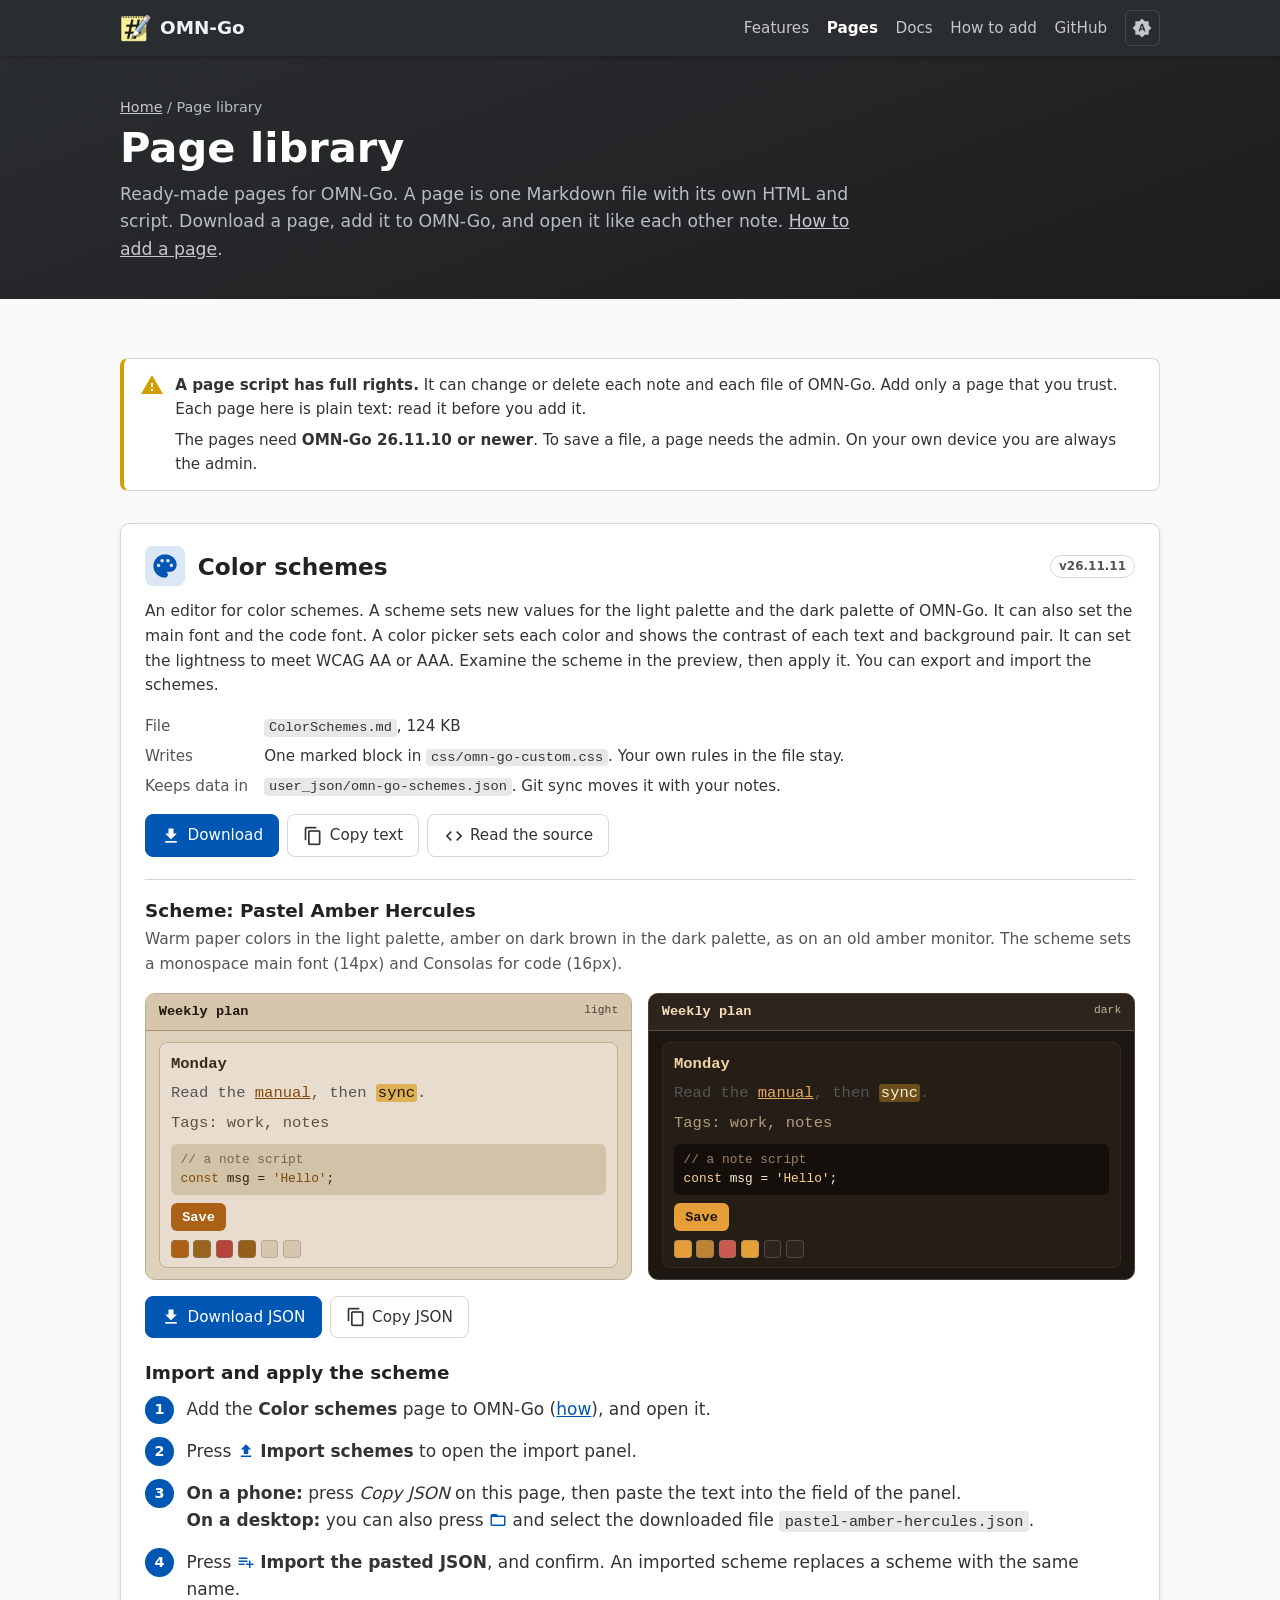
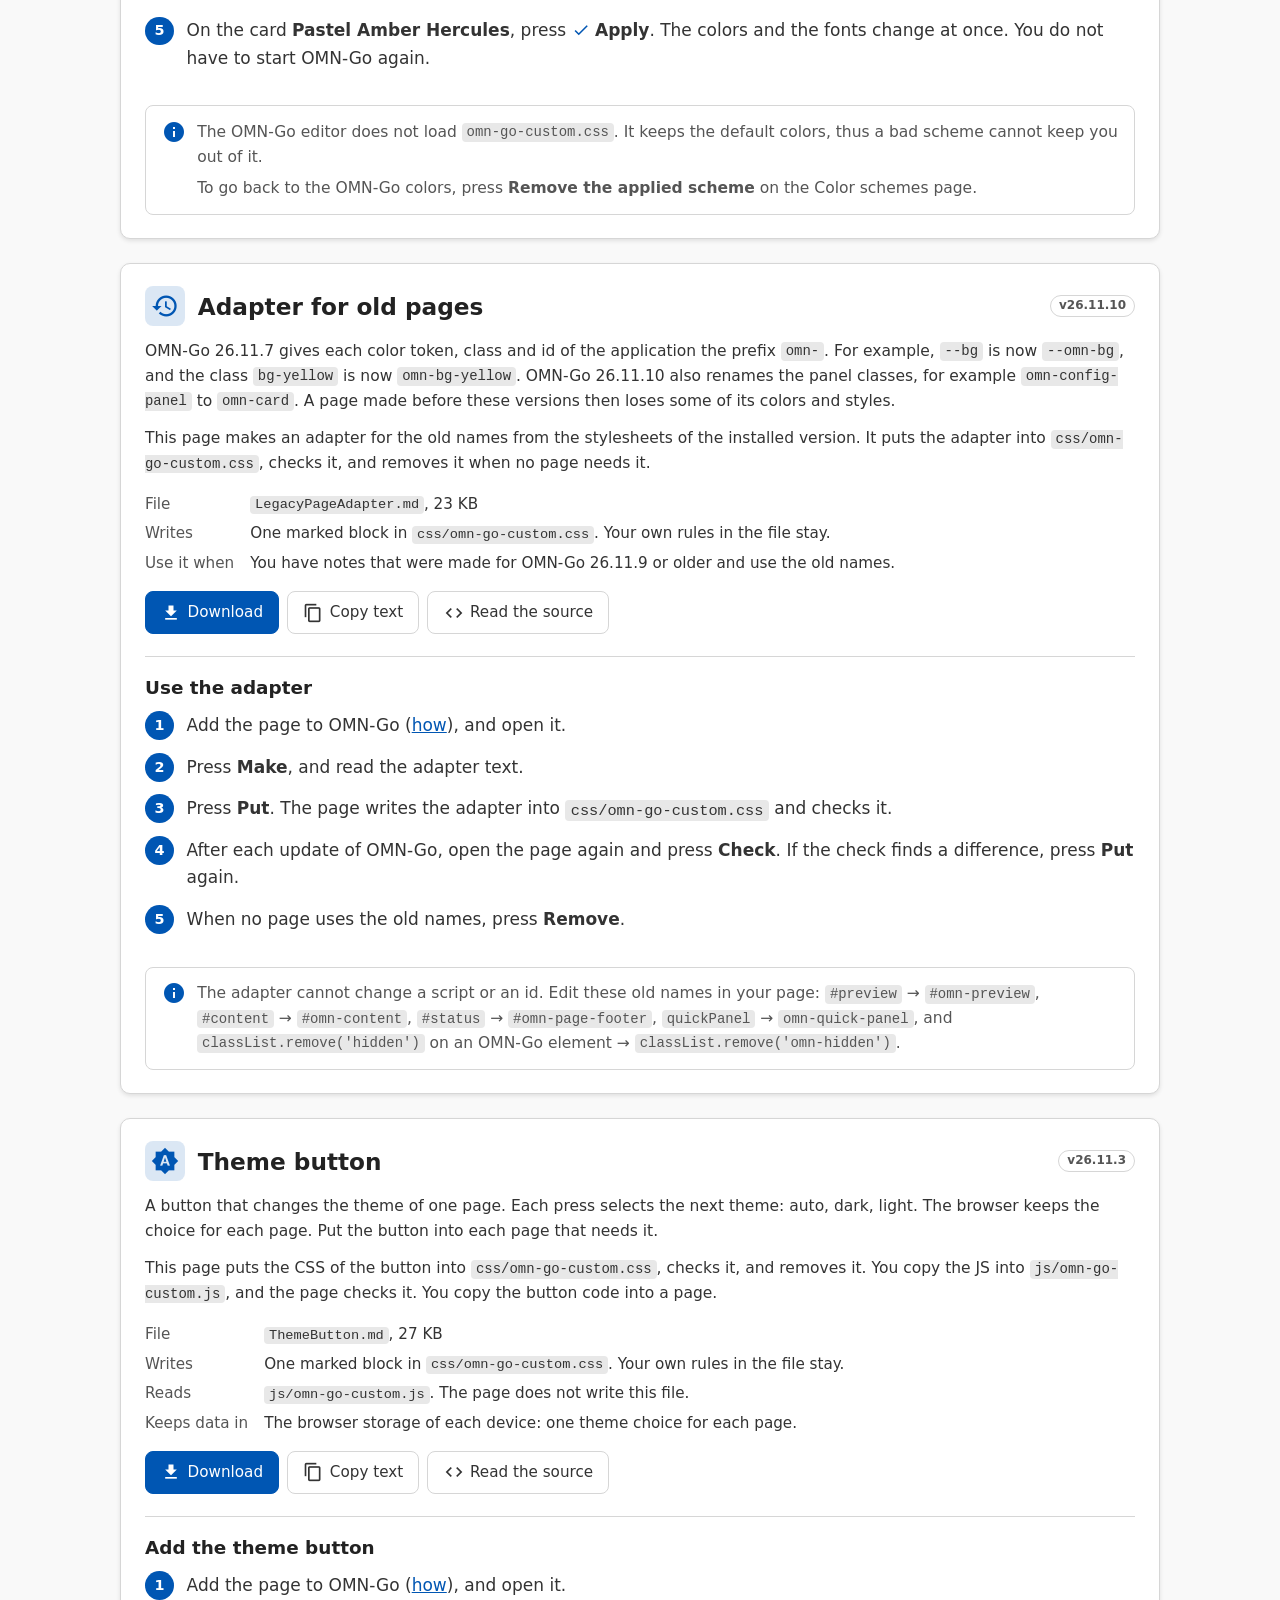
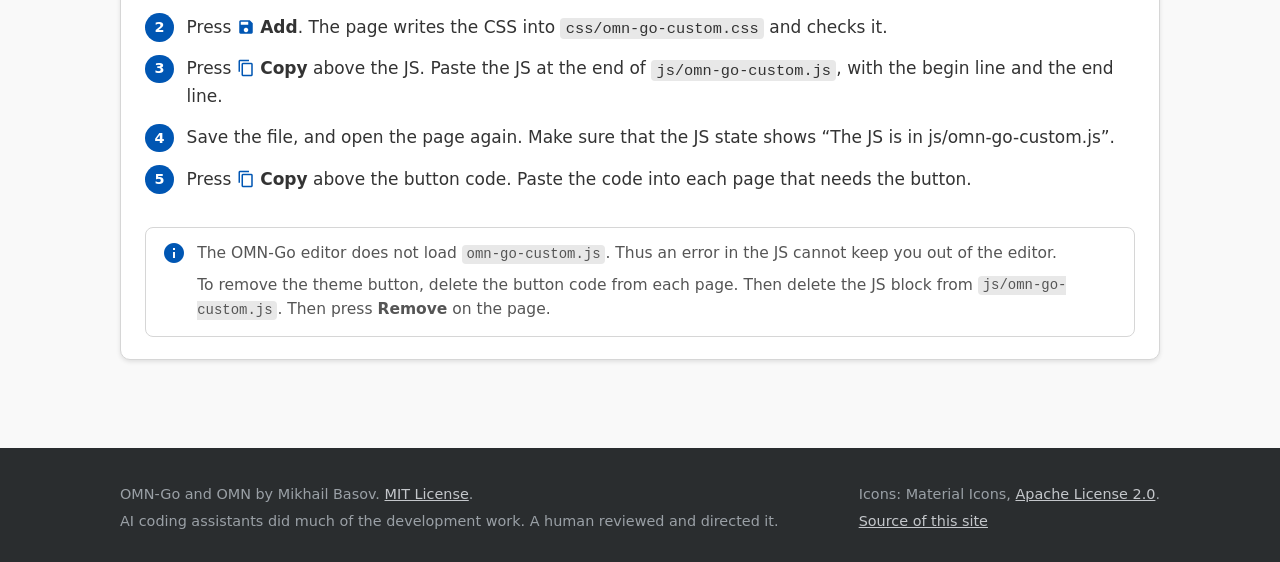
==== commit 53471f3f: "feat(site): Add the Theme button page to the page library. * pages/files/ThemeButton.md: the Theme b" ====
--- a/docs/pages/index.html
+++ b/docs/pages/index.html
@@ -4,7 +4,7 @@
 <meta charset="utf-8">
 <meta name="viewport" content="width=device-width, initial-scale=1">
 <title>Page library — OMN-Go</title>
-<meta name="description" content="Ready-made pages for OMN-Go: a color scheme editor and an adapter for pages made for an older OMN-Go. Download a page and add it to your notes.">
+<meta name="description" content="Ready-made pages for OMN-Go: a color scheme editor, an adapter for pages made for an older OMN-Go, and a theme button for a page. Download a page and add it to your notes.">
 <meta name="color-scheme" content="light dark">
 <meta name="theme-color" content="#2a2d2f">
 <link rel="icon" type="image/png" sizes="32x32" href="../img/favicon-32.png">
@@ -192,6 +192,50 @@
       </div>
     </article>
 
+    <!-- ===================== Theme button ===================== -->
+    <article class="omn-card omn-item" id="theme-button">
+      <div class="omn-item-head">
+        <span class="omn-icon" aria-hidden="true">&#xe1ab;</span>
+        <h2>Theme button</h2>
+        <span class="omn-tag" title="Page version">v26.11.3</span>
+      </div>
+      <p>A button that changes the theme of one page. Each press selects the next theme: auto, dark, light.
+        The browser keeps the choice for each page. Put the button into each page that needs it.</p>
+      <p>This page puts the CSS of the button into <code>css/omn-go-custom.css</code>, checks it, and removes it.
+        You copy the JS into <code>js/omn-go-custom.js</code>, and the page checks it.
+        You copy the button code into a page.</p>
+      <dl class="omn-facts">
+        <dt>File</dt><dd><code>ThemeButton.md</code>, 27 KB</dd>
+        <dt>Writes</dt><dd>One marked block in <code>css/omn-go-custom.css</code>. Your own rules in the file stay.</dd>
+        <dt>Reads</dt><dd><code>js/omn-go-custom.js</code>. The page does not write this file.</dd>
+        <dt>Keeps data in</dt><dd>The browser storage of each device: one theme choice for each page.</dd>
+      </dl>
+      <div class="omn-actions">
+        <a class="omn-btn omn-btn-primary" href="files/ThemeButton.md" download="ThemeButton.md"><span class="omn-icon" aria-hidden="true">&#xf090;</span>Download</a>
+        <button class="omn-btn" type="button" data-copy="files/ThemeButton.md"><span class="omn-icon" aria-hidden="true">&#xe14d;</span>Copy text</button>
+        <a class="omn-btn" href="https://github.com/mvbasov/OMNHome/blob/master/docs/pages/files/ThemeButton.md"><span class="omn-icon" aria-hidden="true">&#xe86f;</span>Read the source</a>
+        <span class="omn-copy-state" aria-live="polite"></span>
+      </div>
+      <div class="omn-sub">
+        <h3>Add the theme button</h3>
+        <ol class="omn-steps">
+          <li>Add the page to OMN-Go (<a href="install.html">how</a>), and open it.</li>
+          <li>Press <span class="omn-icon" aria-hidden="true">&#xe161;</span> <strong>Add</strong>. The page writes the CSS into <code>css/omn-go-custom.css</code> and checks it.</li>
+          <li>Press <span class="omn-icon" aria-hidden="true">&#xe14d;</span> <strong>Copy</strong> above the JS. Paste the JS at the end of <code>js/omn-go-custom.js</code>, with the begin line and the end line.</li>
+          <li>Save the file, and open the page again. Make sure that the JS state shows &ldquo;The JS is in js/omn-go-custom.js&rdquo;.</li>
+          <li>Press <span class="omn-icon" aria-hidden="true">&#xe14d;</span> <strong>Copy</strong> above the button code. Paste the code into each page that needs the button.</li>
+        </ol>
+        <div class="omn-callout">
+          <span class="omn-icon" aria-hidden="true">&#xe88e;</span>
+          <div>
+            <p>The OMN-Go editor does not load <code>omn-go-custom.js</code>. Thus an error in the JS cannot keep you out of the editor.</p>
+            <p>To remove the theme button, delete the button code from each page. Then delete the JS block from <code>js/omn-go-custom.js</code>.
+              Then press <strong>Remove</strong> on the page.</p>
+          </div>
+        </div>
+      </div>
+    </article>
+
   </div>
 </section>
 
